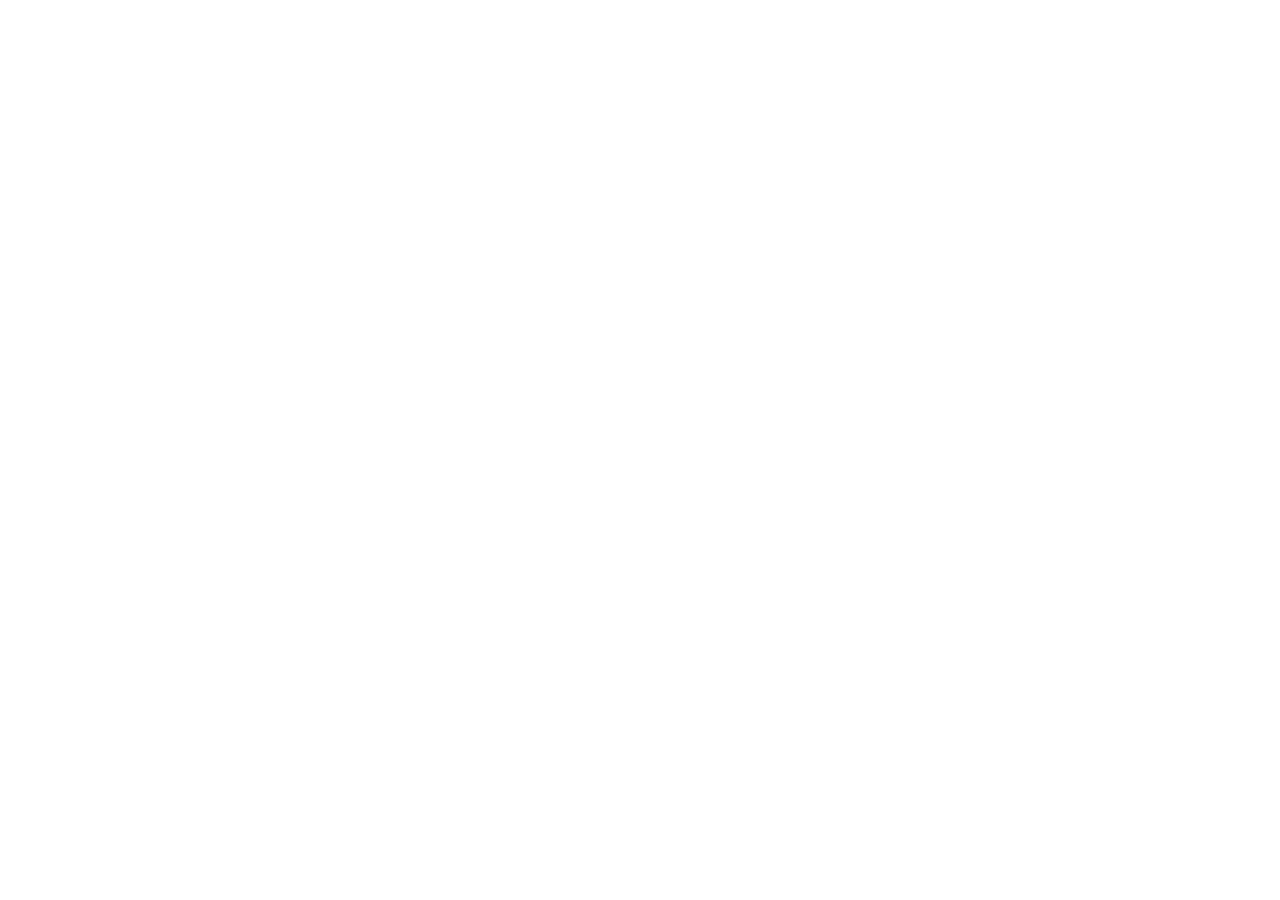
==== index.html @ 494bda46 "Primo setup del sito" ====
<!-- index.html -->
<!DOCTYPE html>
<html lang="en">

<head>
    <meta charset="UTF-8">
    <meta name="viewport" content="width=device-width, initial-scale=1.0">
    <title>Aromi di Vino</title>
</head>

<body>

</body>

</html>
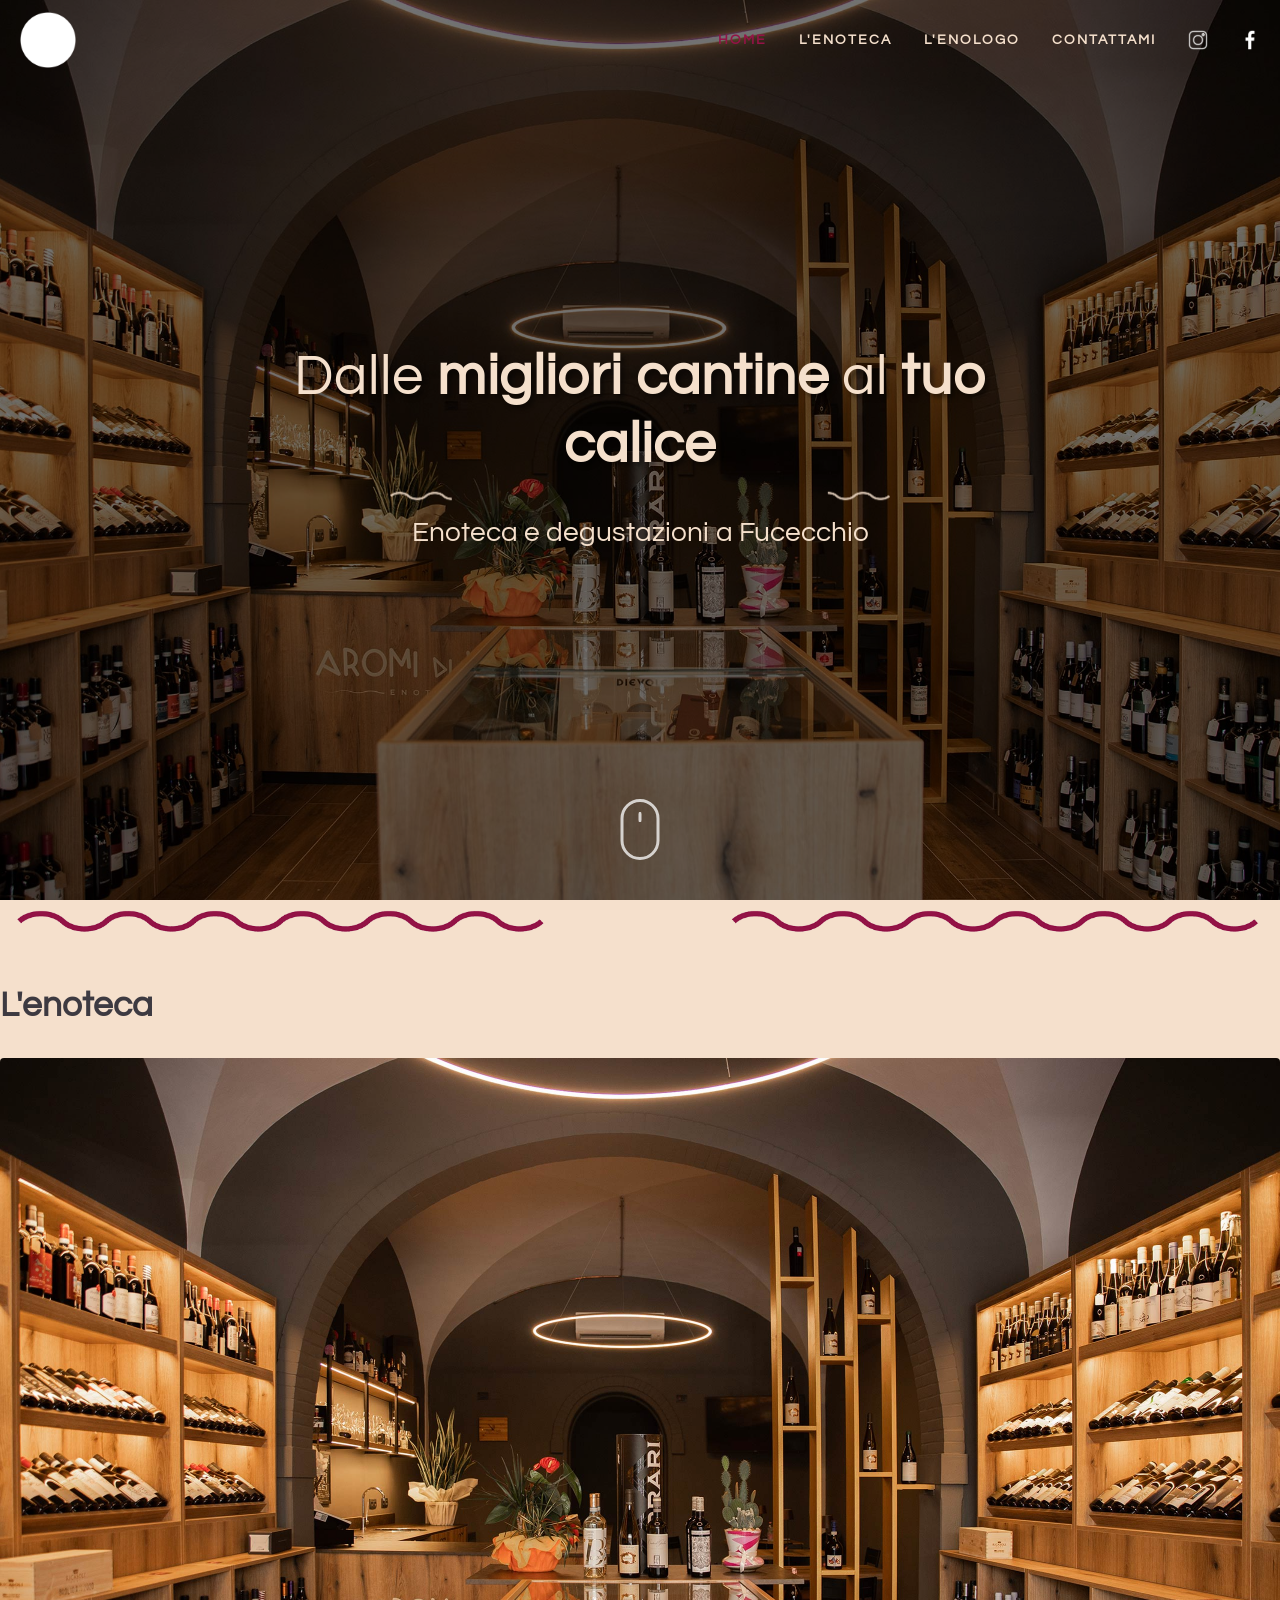
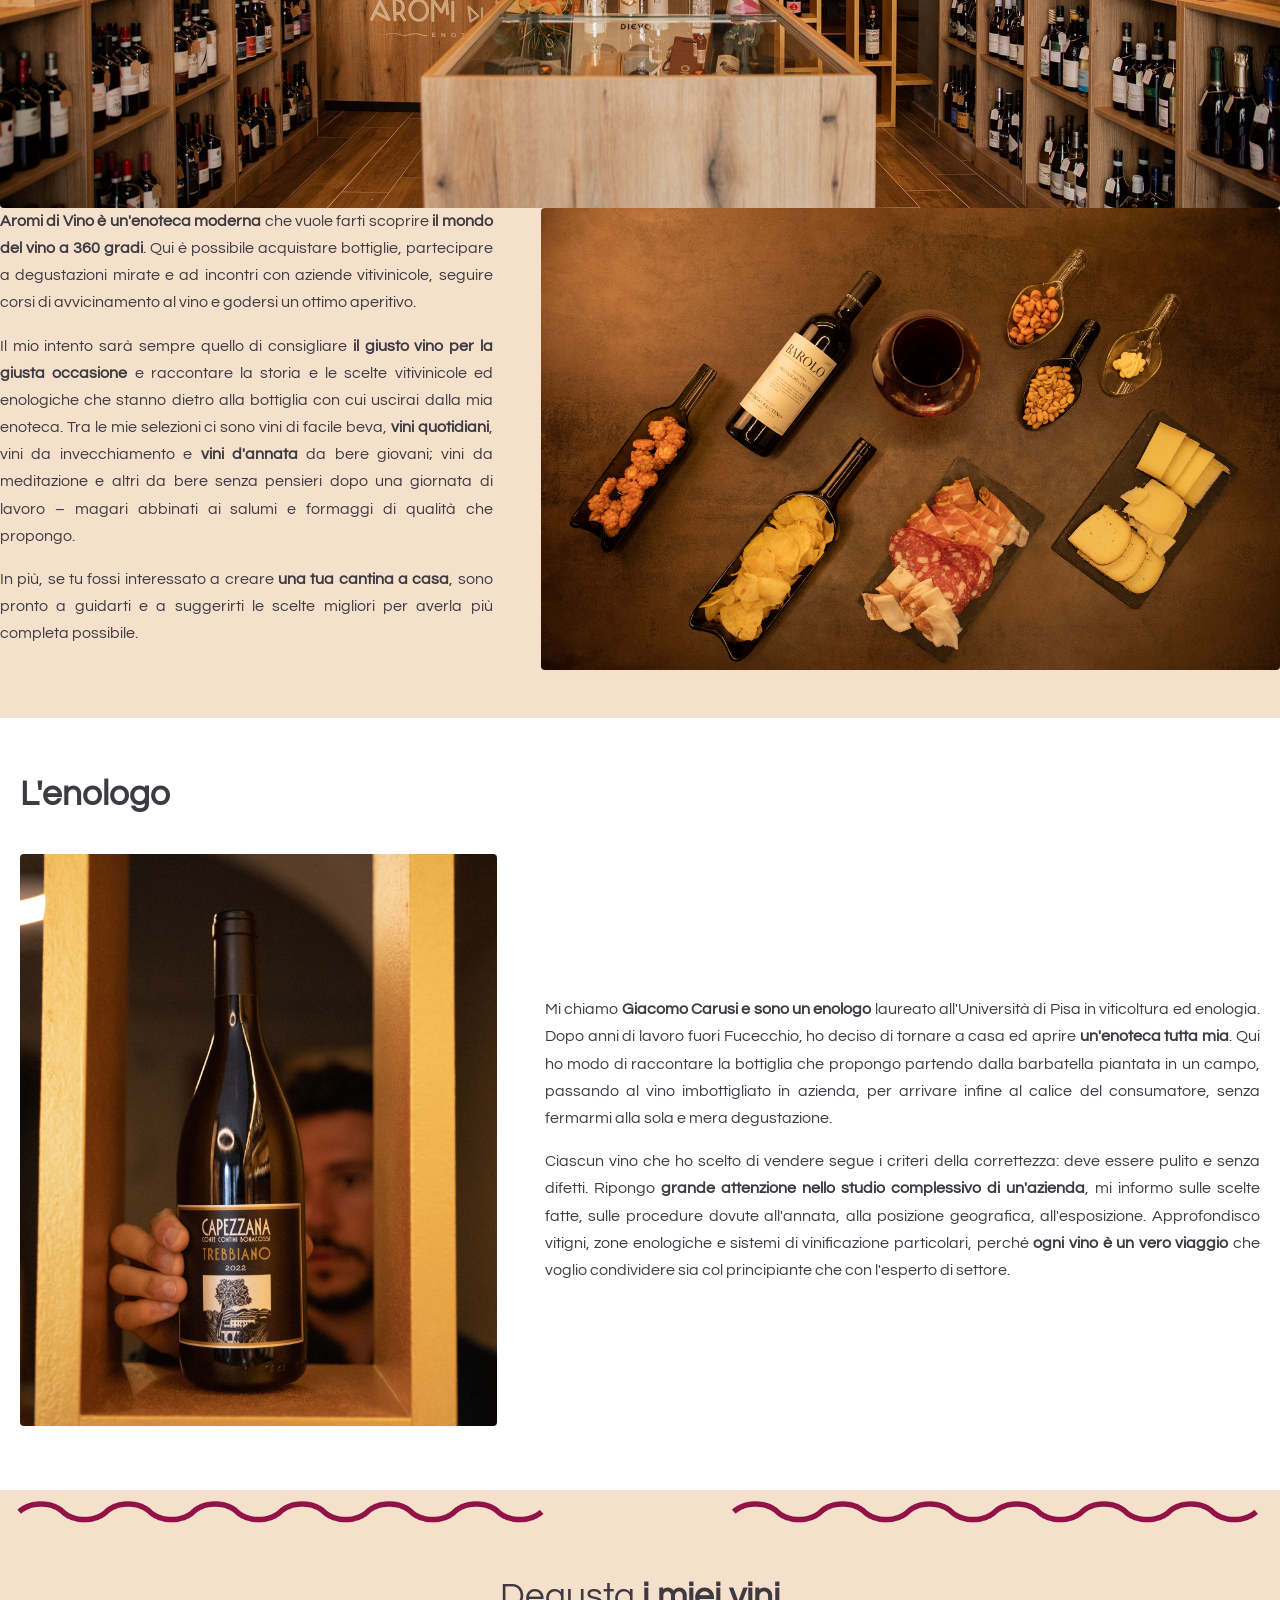
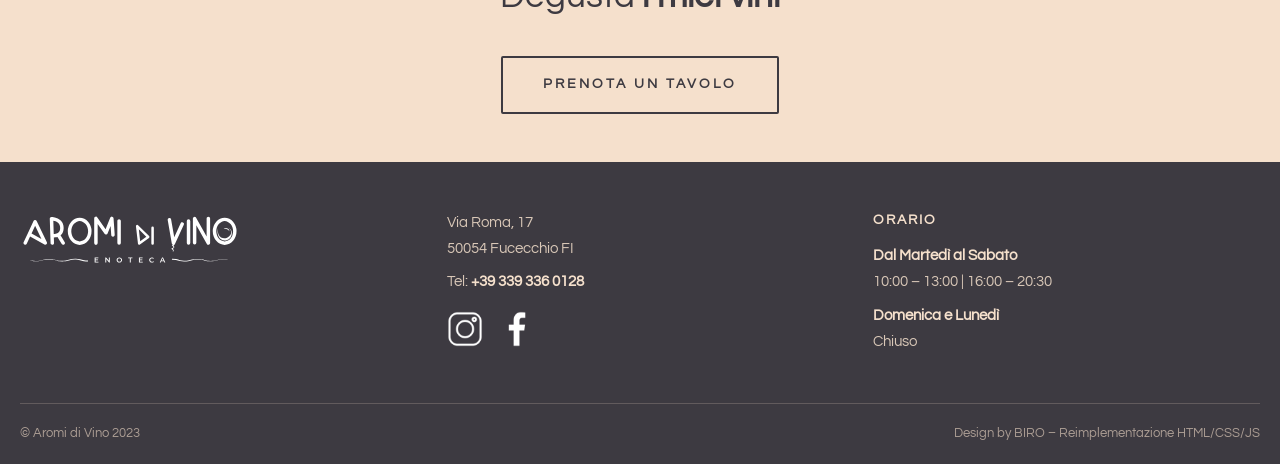
==== commit 042b2f02: "feat: implement new website structure with custom CSS, JavaScript, and asset library" ====
--- a/index.html
+++ b/index.html
@@ -1,15 +1,282 @@
-<!-- index.html -->
 <!DOCTYPE html>
-<html lang="en">
+<html lang="it">
 
 <head>
-    <meta charset="UTF-8">
-    <meta name="viewport" content="width=device-width, initial-scale=1.0">
-    <title>Aromi di Vino</title>
+  <meta charset="UTF-8">
+  <meta name="viewport" content="width=device-width, initial-scale=1.0">
+
+  <!-- SEO -->
+  <title>Enoteca Aromi di Vino | Degustazioni, aperitivi e vini di qualità a Fucecchio</title>
+  <meta name="description"
+    content="Aromi di Vino è un'enoteca moderna a Fucecchio (FI). Acquista vini di qualità, partecipa a degustazioni e incontri con cantine, segui corsi di avvicinamento al vino. Prenota un tavolo su WhatsApp.">
+  <meta name="keywords" content="enoteca Fucecchio, vini qualità, degustazioni vino, aperitivo Fucecchio, Aromi di Vino">
+  <meta name="author" content="Giacomo Carusi – Aromi di Vino">
+
+  <!-- Open Graph -->
+  <meta property="og:title" content="Enoteca Aromi di Vino | Fucecchio">
+  <meta property="og:description"
+    content="Scopri il mondo del vino a 360 gradi. Acquista bottiglie, degusta e partecipa agli eventi dell'enoteca Aromi di Vino a Fucecchio.">
+  <meta property="og:type" content="website">
+  <meta property="og:url" content="https://aromidivino.it/">
+  <meta property="og:image" content="img/enoteca-e-degustazioni-a-fucecchio.jpg">
+
+  <!-- Favicon (SVG logo) -->
+  <link rel="icon" href="img/logo/aromi-di-vino-enoteca-a-fucecchio.svg" type="image/svg+xml">
+
+  <!-- Preconnect for Google Fonts -->
+  <link rel="preconnect" href="https://fonts.googleapis.com">
+  <link rel="preconnect" href="https://fonts.gstatic.com" crossorigin>
+
+  <!-- CSS -->
+  <link rel="stylesheet" href="css/style.css">
 </head>
 
 <body>
 
+  <!-- ======================================================
+       HEADER
+       ====================================================== -->
+  <header id="main-header" role="banner">
+    <div class="container header-inner">
+
+      <!-- Logo -->
+      <a href="#" class="logo-link" aria-label="Aromi di Vino – torna all'inizio">
+        <img src="img/logo/logo-aromi-di-vino.png" alt="Logo Enoteca Aromi di Vino" width="590" height="589">
+      </a>
+
+      <!-- Desktop navigation -->
+      <nav id="desktop-nav" aria-label="Navigazione principale">
+        <ul class="nav-links">
+          <li><a href="#hero">Home</a></li>
+          <li><a href="#enoteca">L'enoteca</a></li>
+          <li><a href="#enologo">L'enologo</a></li>
+          <li><a href="#contattami">Contattami</a></li>
+          <li>
+            <a href="https://www.instagram.com/aromi_di_vino" target="_blank" rel="noopener noreferrer"
+              class="social-icon" aria-label="Instagram di Aromi di Vino">
+              <img src="img/icons/insta.png" alt="Instagram" width="20" height="20">
+            </a>
+          </li>
+          <li>
+            <a href="https://www.facebook.com/aromidivino" target="_blank" rel="noopener noreferrer"
+              class="social-icon" aria-label="Facebook di Aromi di Vino">
+              <img src="img/icons/face-icon.png" alt="Facebook" width="20" height="20">
+            </a>
+          </li>
+        </ul>
+      </nav>
+
+      <!-- Hamburger (mobile) -->
+      <button id="hamburger-btn" class="hamburger" aria-label="Apri menù" aria-expanded="false"
+        aria-controls="mobile-menu">
+        <span></span>
+        <span></span>
+        <span></span>
+      </button>
+
+    </div>
+  </header>
+
+  <!-- Mobile navigation overlay -->
+  <ul id="mobile-menu" class="mobile-menu" role="navigation" aria-label="Navigazione mobile">
+    <li><a href="#hero">Home</a></li>
+    <li><a href="#enoteca">L'enoteca</a></li>
+    <li><a href="#enologo">L'enologo</a></li>
+    <li><a href="#contattami">Contattami</a></li>
+    <li>
+      <a href="https://www.instagram.com/aromi_di_vino" target="_blank" rel="noopener noreferrer"
+        class="social-icon" aria-label="Instagram">
+        <img src="img/icons/insta.png" alt="Instagram" width="32" height="32">
+      </a>
+    </li>
+    <li>
+      <a href="https://www.facebook.com/aromidivino" target="_blank" rel="noopener noreferrer"
+        class="social-icon" aria-label="Facebook">
+        <img src="img/icons/face-icon.png" alt="Facebook" width="32" height="32">
+      </a>
+    </li>
+  </ul>
+
+  <main id="main-content">
+
+    <!-- ====================================================
+         HERO SECTION
+         ==================================================== -->
+    <section id="hero" aria-label="Sezione principale">
+      <div class="hero-content">
+        <h1>Dalle <strong>migliori cantine</strong> al <strong>tuo calice</strong></h1>
+        <img src="img/riga-chiara.png" alt="" role="presentation" class="hero-divider"
+          width="2000" height="70" loading="eager" fetchpriority="high">
+        <h2>Enoteca e degustazioni a Fucecchio</h2>
+      </div>
+
+      <!-- Scroll-down indicator -->
+      <a href="#enoteca" class="scroll-downs" aria-label="Scorri verso il basso">
+        <div class="mousey">
+          <div class="scroller"></div>
+        </div>
+      </a>
+    </section>
+
+    <!-- ====================================================
+         ENOTECA SECTION
+         ==================================================== -->
+    <section id="enoteca" aria-labelledby="enoteca-heading">
+      <!-- Decorative wave (no alt text needed) -->
+      <img src="img/onda.png" alt="" role="presentation" class="enoteca-wave"
+        width="2000" height="71" loading="lazy">
+
+      <div class="container enoteca-inner">
+        <h2 id="enoteca-heading" class="enoteca-title fade-in"><strong>L'enoteca</strong></h2>
+
+        <!-- Full-width photo -->
+        <img src="img/enoteca-e-degustazioni-a-fucecchio.jpg"
+          alt="Interno dell'enoteca Aromi di Vino a Fucecchio"
+          class="enoteca-photo fade-in"
+          width="2560" height="1500" loading="lazy">
+
+        <!-- Two-column: text + photo -->
+        <div class="enoteca-two-col">
+          <div class="enoteca-text fade-in">
+            <p><b>Aromi di Vino è un'enoteca moderna</b> che vuole farti scoprire <b>il mondo del vino a 360 gradi</b>.
+              Qui è possibile acquistare bottiglie, partecipare a degustazioni mirate e ad incontri con aziende
+              vitivinicole, seguire corsi di avvicinamento al vino e godersi un ottimo aperitivo.</p>
+
+            <p>Il mio intento sarà sempre quello di consigliare <b>il giusto vino per la giusta occasione</b> e
+              raccontare la storia e le scelte vitivinicole ed enologiche che stanno dietro alla bottiglia con cui
+              uscirai dalla mia enoteca. Tra le mie selezioni ci sono vini di facile beva, <b>vini quotidiani</b>, vini
+              da invecchiamento e <b>vini d'annata</b> da bere giovani; vini da meditazione e altri da bere senza
+              pensieri dopo una giornata di lavoro – magari abbinati ai salumi e formaggi di qualità che propongo.</p>
+
+            <p>In più, se tu fossi interessato a creare <b>una tua cantina a casa</b>, sono pronto a guidarti e a
+              suggerirti le scelte migliori per averla più completa possibile.</p>
+          </div>
+
+          <div class="fade-in">
+            <img src="img/enoteca-fucecchio-aromi-di-vino.jpg"
+              alt="Scaffali dell'enoteca Aromi di Vino con vini selezionati"
+              width="2560" height="1600" loading="lazy"
+              style="width:100%; border-radius:4px; object-fit:cover;">
+          </div>
+        </div>
+      </div>
+    </section>
+
+    <!-- ====================================================
+         ENOLOGO SECTION
+         ==================================================== -->
+    <section id="enologo" aria-labelledby="enologo-heading">
+      <div class="container">
+        <h2 id="enologo-heading" class="enologo-title fade-in">L'enologo</h2>
+
+        <div class="enologo-two-col">
+          <!-- Photo -->
+          <div class="fade-in">
+            <img src="img/foto-giacomo-carusi-enoteca-fucecchio.jpg"
+              alt="Giacomo Carusi, enologo e proprietario dell'enoteca Aromi di Vino a Fucecchio"
+              class="enologo-photo"
+              width="1500" height="1800" loading="lazy">
+          </div>
+
+          <!-- Bio text -->
+          <div class="enologo-text fade-in">
+            <p>Mi chiamo <b>Giacomo Carusi e sono un enologo</b> laureato all'Università di Pisa in viticoltura ed
+              enologia. Dopo anni di lavoro fuori Fucecchio, ho deciso di tornare a casa ed aprire
+              <b>un'enoteca tutta mia</b>. Qui ho modo di raccontare la bottiglia che propongo partendo dalla
+              barbatella piantata in un campo, passando al vino imbottigliato in azienda, per arrivare infine al
+              calice del consumatore, senza fermarmi alla sola e mera degustazione.</p>
+
+            <p>Ciascun vino che ho scelto di vendere segue i criteri della correttezza: deve essere pulito e senza
+              difetti. Ripongo <b>grande attenzione nello studio complessivo di un'azienda</b>, mi informo sulle scelte
+              fatte, sulle procedure dovute all'annata, alla posizione geografica, all'esposizione. Approfondisco
+              vitigni, zone enologiche e sistemi di vinificazione particolari, perché <b>ogni vino è un vero
+                viaggio</b> che voglio condividere sia col principiante che con l'esperto di settore.</p>
+          </div>
+        </div>
+      </div>
+    </section>
+
+    <!-- ====================================================
+         CONTATTAMI / CTA SECTION
+         ==================================================== -->
+    <section id="contattami" aria-labelledby="contattami-heading">
+      <!-- Decorative wave -->
+      <img src="img/onda.png" alt="" role="presentation" class="contattami-wave"
+        width="2000" height="71" loading="lazy">
+
+      <div class="container contattami-inner">
+        <h2 id="contattami-heading" class="contattami-title fade-in">
+          Degusta <strong>i miei vini</strong>
+        </h2>
+
+        <a id="prenota-tavolo-btn"
+          href="https://wa.me/+393393360128"
+          target="_blank"
+          rel="noopener noreferrer"
+          class="btn-cta fade-in"
+          aria-label="Prenota un tavolo su WhatsApp">
+          PRENOTA UN TAVOLO
+        </a>
+      </div>
+    </section>
+
+  </main>
+
+  <!-- ======================================================
+       FOOTER
+       ====================================================== -->
+  <footer id="main-footer" role="contentinfo">
+    <div class="container">
+      <div class="footer-top">
+
+        <!-- Logo -->
+        <div class="footer-logo fade-in">
+          <a href="#" aria-label="Aromi di Vino – torna all'inizio">
+            <img src="img/logo/aromi-di-vino-enoteca-a-fucecchio.svg"
+              alt="Logo testuale Aromi di Vino – Enoteca a Fucecchio"
+              width="752" height="202" loading="lazy">
+          </a>
+        </div>
+
+        <!-- Address, phone, social -->
+        <div class="footer-info fade-in">
+          <p>Via Roma, 17<br>50054 Fucecchio FI</p>
+          <p>Tel: <strong><a href="tel:+393393360128" aria-label="Chiama il numero 339 336 0128">+39 339 336
+                0128</a></strong></p>
+
+          <div class="footer-social">
+            <a href="https://www.instagram.com/aromi_di_vino" target="_blank" rel="noopener noreferrer"
+              aria-label="Seguici su Instagram">
+              <img src="img/icons/insta.png" alt="Instagram" width="50" height="50" loading="lazy">
+            </a>
+            <a href="https://www.facebook.com/aromidivino" target="_blank" rel="noopener noreferrer"
+              aria-label="Seguici su Facebook">
+              <img src="img/icons/face-icon.png" alt="Facebook" width="50" height="50" loading="lazy">
+            </a>
+          </div>
+        </div>
+
+        <!-- Hours -->
+        <div class="footer-hours fade-in">
+          <h4>Orario</h4>
+          <p><strong>Dal Martedì al Sabato</strong><br>10:00 – 13:00 | 16:00 – 20:30</p>
+          <p><strong>Domenica e Lunedì</strong><br>Chiuso</p>
+        </div>
+
+      </div><!-- /.footer-top -->
+
+      <!-- Bottom bar -->
+      <div class="footer-bottom">
+        <p>© Aromi di Vino 2023</p>
+        <p>Design by <a href="https://www.biro.agency" target="_blank" rel="noopener noreferrer">BIRO</a>
+          – Reimplementazione HTML/CSS/JS</p>
+      </div>
+    </div>
+  </footer>
+
+  <!-- JS -->
+  <script src="js/main.js" defer></script>
+
 </body>
 
 </html>
--- a/css/style.css
+++ b/css/style.css
@@ -0,0 +1,574 @@
+/* ============================================================
+   Aromi di Vino — style.css
+   Mobile-first, no framework
+   ============================================================ */
+
+/* ---------- Google Fonts ---------- */
+@import url('https://fonts.googleapis.com/css2?family=Questrial&display=swap');
+
+/* ---------- Custom properties (design tokens) ---------- */
+:root {
+  --color-cream:      #f5e0cc;
+  --color-wine:       #941347;
+  --color-dark:       #3d3a41;
+  --color-bg-hero:    rgba(0, 0, 0, 0.55);
+  --color-bg-enoteca: #f5e0cc;
+  --color-bg-enologo: #ffffff;
+  --color-bg-contact: #f5e0cc;
+  --color-bg-footer:  #3d3a41;
+
+  --font-main:   'Questrial', Helvetica, Arial, Lucida, sans-serif;
+  --max-width:   1280px;
+  --nav-height:  80px;
+
+  --transition:  0.3s ease;
+}
+
+/* ---------- Reset & base ---------- */
+*, *::before, *::after { box-sizing: border-box; margin: 0; padding: 0; }
+
+html {
+  scroll-behavior: smooth;
+  font-size: 16px;
+}
+
+body {
+  font-family: var(--font-main);
+  color: var(--color-dark);
+  line-height: 1.6;
+  background: #fff;
+  overflow-x: hidden;
+}
+
+img { max-width: 100%; height: auto; display: block; }
+
+a {
+  color: var(--color-wine);
+  text-decoration: none;
+  transition: opacity var(--transition);
+}
+a:hover { opacity: 0.8; }
+
+/* ---------- Container ---------- */
+.container {
+  width: 100%;
+  max-width: var(--max-width);
+  margin-inline: auto;
+  padding-inline: 1.25rem;
+}
+
+/* ============================================================
+   HEADER / NAVBAR
+   ============================================================ */
+#main-header {
+  position: fixed;
+  top: 0;
+  left: 0;
+  width: 100%;
+  z-index: 1000;
+  background: transparent;
+  transition: background var(--transition), box-shadow var(--transition);
+}
+
+#main-header.scrolled {
+  background: rgba(61, 58, 65, 0.96);
+  box-shadow: 0 2px 12px rgba(0,0,0,0.4);
+}
+
+.header-inner {
+  display: flex;
+  align-items: center;
+  justify-content: space-between;
+  height: var(--nav-height);
+}
+
+/* Logo */
+.logo-link img {
+  height: 56px;
+  width: auto;
+  object-fit: contain;
+  /* invert white logo on transparent bg – looks great on dark overlay */
+  filter: brightness(0) invert(1);
+  transition: filter var(--transition);
+}
+#main-header.scrolled .logo-link img { filter: brightness(0) invert(1); }
+
+/* Desktop nav */
+.nav-links {
+  display: none;
+  list-style: none;
+  gap: 2rem;
+  align-items: center;
+}
+
+.nav-links a {
+  color: var(--color-cream);
+  font-weight: 700;
+  font-size: 0.85rem;
+  letter-spacing: 2px;
+  text-transform: uppercase;
+  text-decoration: none;
+  transition: color var(--transition);
+}
+.nav-links a:hover,
+.nav-links a.active { color: var(--color-wine); }
+
+/* Social icons in nav */
+.nav-links .social-icon img {
+  width: 20px;
+  height: 20px;
+  filter: brightness(0) invert(1);
+  transition: filter var(--transition);
+  vertical-align: middle;
+}
+.nav-links .social-icon:hover img { filter: brightness(0) invert(0) sepia(1) hue-rotate(300deg) saturate(3); }
+
+/* Hamburger */
+.hamburger {
+  display: flex;
+  flex-direction: column;
+  gap: 5px;
+  background: none;
+  border: none;
+  cursor: pointer;
+  padding: 6px;
+  align-items: center;
+  justify-content: center;
+}
+.hamburger span {
+  display: block;
+  width: 26px;
+  height: 2px;
+  background: var(--color-cream);
+  border-radius: 2px;
+  transition: transform var(--transition), opacity var(--transition);
+}
+.hamburger.open span:nth-child(1) { transform: translateY(7px) rotate(45deg); }
+.hamburger.open span:nth-child(2) { opacity: 0; }
+.hamburger.open span:nth-child(3) { transform: translateY(-7px) rotate(-45deg); }
+
+/* Mobile menu */
+.mobile-menu {
+  position: fixed;
+  top: 0;
+  left: 0;
+  width: 100%;
+  height: 100%;
+  background: rgba(61, 58, 65, 0.97);
+  display: flex;
+  flex-direction: column;
+  align-items: center;
+  justify-content: center;
+  gap: 2rem;
+  list-style: none;
+  z-index: 999;
+  opacity: 0;
+  pointer-events: none;
+  transition: opacity var(--transition);
+}
+.mobile-menu.open {
+  opacity: 1;
+  pointer-events: all;
+}
+.mobile-menu a {
+  color: var(--color-cream);
+  font-weight: 700;
+  font-size: 1.5rem;
+  letter-spacing: 3px;
+  text-transform: uppercase;
+  text-decoration: none;
+  transition: color var(--transition);
+}
+.mobile-menu a:hover { color: var(--color-wine); }
+
+/* Mobile social */
+.mobile-menu .social-icon img {
+  width: 32px;
+  height: 32px;
+  filter: brightness(0) invert(1);
+}
+
+/* ---------- Tablet: show desktop nav ---------- */
+@media (min-width: 768px) {
+  .nav-links { display: flex; }
+  .hamburger { display: none; }
+}
+
+/* ============================================================
+   HERO SECTION
+   ============================================================ */
+#hero {
+  position: relative;
+  min-height: 100svh;
+  display: flex;
+  align-items: center;
+  justify-content: center;
+  background-image: url('../img/enoteca-e-degustazioni-a-fucecchio.jpg');
+  background-size: cover;
+  background-position: center;
+  background-attachment: fixed; /* parallax feel */
+}
+
+/* Dark overlay */
+#hero::before {
+  content: '';
+  position: absolute;
+  inset: 0;
+  background: rgba(0, 0, 0, 0.55);
+}
+
+.hero-content {
+  position: relative;
+  z-index: 1;
+  text-align: center;
+  padding: 2rem 1.25rem;
+  max-width: 800px;
+}
+
+.hero-content h1 {
+  font-weight: 300;
+  font-size: clamp(2rem, 6vw, 3.5rem);
+  color: var(--color-cream);
+  letter-spacing: 1px;
+  line-height: 1.2;
+  text-shadow: 0.08em 0.08em 0.08em rgba(0,0,0,0.4);
+  margin-bottom: 0.5rem;
+}
+.hero-content h1 strong { font-weight: 700; }
+
+.hero-divider {
+  width: 100%;
+  max-width: 500px;
+  margin: 0.4rem auto;
+  opacity: 0.8;
+}
+
+.hero-content h2 {
+  font-weight: 300;
+  font-size: clamp(1.1rem, 3vw, 1.75rem);
+  color: var(--color-cream);
+  text-align: center;
+  margin-top: 0;
+}
+
+/* Scroll-down mouse animation */
+.scroll-downs {
+  position: absolute;
+  bottom: 2.5rem;
+  left: 50%;
+  transform: translateX(-50%);
+  z-index: 2;
+}
+
+.mousey {
+  width: 3px;
+  padding: 10px 15px;
+  height: 35px;
+  border: 3px solid #fff;
+  border-radius: 25px;
+  opacity: 0.75;
+  box-sizing: content-box;
+}
+
+.scroller {
+  width: 3px;
+  height: 10px;
+  border-radius: 25%;
+  background-color: #fff;
+  animation: scroll-anim 2.2s cubic-bezier(.15,.41,.69,.94) infinite;
+}
+
+@keyframes scroll-anim {
+  0%   { opacity: 0; }
+  10%  { transform: translateY(0); opacity: 1; }
+  100% { transform: translateY(15px); opacity: 0; }
+}
+
+/* Mobile: disable fixed bg (perf + iOS compat) */
+@media (max-width: 767px) {
+  #hero { background-attachment: scroll; }
+}
+
+/* ============================================================
+   SECTION COMMON
+   ============================================================ */
+.section {
+  padding: 4rem 0;
+}
+
+.section-title {
+  font-size: clamp(1.6rem, 4vw, 2.2rem);
+  font-weight: 700;
+  color: var(--color-dark);
+  margin-bottom: 1.5rem;
+}
+
+.wave-divider {
+  width: 100%;
+  margin-bottom: 1.5rem;
+}
+
+/* ============================================================
+   ENOTECA SECTION
+   ============================================================ */
+#enoteca {
+  background-color: var(--color-bg-enoteca);
+  padding-top: 0; /* wave sits at top */
+}
+
+.enoteca-wave { display: block; width: 100%; }
+
+.enoteca-inner {
+  padding: 2rem 0 3rem;
+}
+
+.enoteca-title {
+  font-size: clamp(1.6rem, 4vw, 2.2rem);
+  font-weight: 700;
+  color: var(--color-dark);
+  margin-bottom: 1.5rem;
+}
+
+.enoteca-photo {
+  width: 100%;
+  border-radius: 4px;
+  margin-bottom: 2rem;
+  object-fit: cover;
+  max-height: 480px;
+}
+
+/* Two-column layout on tablet+ */
+.enoteca-two-col {
+  display: grid;
+  grid-template-columns: 1fr;
+  gap: 2rem;
+  align-items: start;
+}
+
+@media (min-width: 768px) {
+  .enoteca-two-col {
+    grid-template-columns: 2fr 3fr;
+    gap: 3rem;
+  }
+  .enoteca-photo { margin-bottom: 0; max-height: none; }
+}
+
+.enoteca-text p {
+  text-align: justify;
+  margin-bottom: 1rem;
+  line-height: 1.7;
+  font-size: 1rem;
+}
+.enoteca-text p:last-child { margin-bottom: 0; }
+
+/* ============================================================
+   ENOLOGO SECTION
+   ============================================================ */
+#enologo {
+  background-color: var(--color-bg-enologo);
+  padding: 3rem 0 4rem;
+}
+
+.enologo-title {
+  font-size: clamp(1.6rem, 4vw, 2.2rem);
+  font-weight: 700;
+  color: var(--color-dark);
+  margin-bottom: 2rem;
+}
+
+.enologo-two-col {
+  display: grid;
+  grid-template-columns: 1fr;
+  gap: 2rem;
+  align-items: start;
+}
+
+@media (min-width: 768px) {
+  .enologo-two-col {
+    grid-template-columns: 2fr 3fr;
+    gap: 3rem;
+    align-items: center;
+  }
+}
+
+.enologo-photo {
+  width: 100%;
+  border-radius: 4px;
+  object-fit: cover;
+}
+
+.enologo-text p {
+  text-align: justify;
+  margin-bottom: 1rem;
+  line-height: 1.7;
+  font-size: 1rem;
+}
+.enologo-text p:last-child { margin-bottom: 0; }
+
+/* ============================================================
+   CONTATTAMI / CTA SECTION
+   ============================================================ */
+#contattami {
+  background-color: var(--color-bg-contact);
+  padding-top: 0;
+}
+
+.contattami-wave { display: block; width: 100%; }
+
+.contattami-inner {
+  padding: 2rem 0 3rem;
+  text-align: center;
+}
+
+.contattami-title {
+  font-size: clamp(1.6rem, 4vw, 2.2rem);
+  font-weight: 300;
+  color: var(--color-dark);
+  margin-bottom: 2rem;
+}
+.contattami-title strong { font-weight: 700; }
+
+/* CTA Button */
+.btn-cta {
+  display: inline-block;
+  padding: 1rem 2.5rem;
+  background: transparent;
+  border: 2px solid var(--color-dark);
+  color: var(--color-dark);
+  font-family: var(--font-main);
+  font-size: 0.85rem;
+  font-weight: 700;
+  letter-spacing: 3px;
+  text-transform: uppercase;
+  text-decoration: none;
+  border-radius: 2px;
+  cursor: pointer;
+  transition: background var(--transition), color var(--transition), transform var(--transition);
+}
+.btn-cta:hover {
+  background: var(--color-dark);
+  color: var(--color-cream);
+  transform: translateY(-2px);
+  opacity: 1;
+}
+
+/* ============================================================
+   FOOTER
+   ============================================================ */
+#main-footer {
+  background-color: var(--color-bg-footer);
+  color: var(--color-cream);
+  padding: 3rem 0 0;
+}
+
+.footer-top {
+  display: grid;
+  grid-template-columns: 1fr;
+  gap: 2.5rem;
+  padding-bottom: 2.5rem;
+}
+
+@media (min-width: 640px) {
+  .footer-top { grid-template-columns: repeat(2, 1fr); }
+}
+
+@media (min-width: 900px) {
+  .footer-top { grid-template-columns: repeat(3, 1fr); }
+}
+
+/* Footer logo */
+.footer-logo img {
+  max-width: 220px;
+  width: 100%;
+  /* SVG is dark, invert for dark footer */
+  filter: brightness(0) invert(1);
+}
+
+/* Footer info */
+.footer-info h4,
+.footer-hours h4 {
+  color: var(--color-cream);
+  font-size: 0.85rem;
+  letter-spacing: 2px;
+  text-transform: uppercase;
+  margin-bottom: 0.75rem;
+}
+
+.footer-info p,
+.footer-hours p {
+  font-size: 0.95rem;
+  line-height: 1.7;
+  margin-bottom: 0.5rem;
+  color: rgba(245, 224, 204, 0.85);
+}
+
+.footer-info a {
+  color: var(--color-cream);
+  transition: color var(--transition);
+}
+.footer-info a:hover { color: #fff; opacity: 1; }
+
+.footer-social {
+  display: flex;
+  gap: 1rem;
+  margin-top: 1rem;
+}
+.footer-social a img {
+  width: 36px;
+  height: 36px;
+  transition: transform var(--transition), filter var(--transition);
+  filter: brightness(0) invert(1);
+}
+.footer-social a:hover img {
+  transform: scale(1.15);
+  filter: brightness(0) invert(1) sepia(0.3);
+}
+
+/* Footer hours */
+.footer-hours strong { color: var(--color-cream); }
+
+/* Footer bottom bar */
+.footer-bottom {
+  border-top: 1px solid rgba(245, 224, 204, 0.2);
+  padding: 1.25rem 0;
+  display: flex;
+  flex-direction: column;
+  align-items: center;
+  gap: 0.4rem;
+  text-align: center;
+}
+
+@media (min-width: 640px) {
+  .footer-bottom {
+    flex-direction: row;
+    justify-content: space-between;
+  }
+}
+
+.footer-bottom p {
+  font-size: 0.8rem;
+  color: rgba(245, 224, 204, 0.6);
+}
+
+.footer-bottom a {
+  color: rgba(245, 224, 204, 0.6);
+  transition: color var(--transition);
+}
+.footer-bottom a:hover { color: var(--color-cream); opacity: 1; }
+
+/* ============================================================
+   ANIMATIONS (intersection observer)
+   ============================================================ */
+.fade-in {
+  opacity: 0;
+  transform: translateY(24px);
+  transition: opacity 0.7s ease, transform 0.7s ease;
+}
+.fade-in.visible {
+  opacity: 1;
+  transform: translateY(0);
+}
+
+/* stagger for children */
+.fade-in:nth-child(2) { transition-delay: 0.15s; }
+.fade-in:nth-child(3) { transition-delay: 0.3s; }
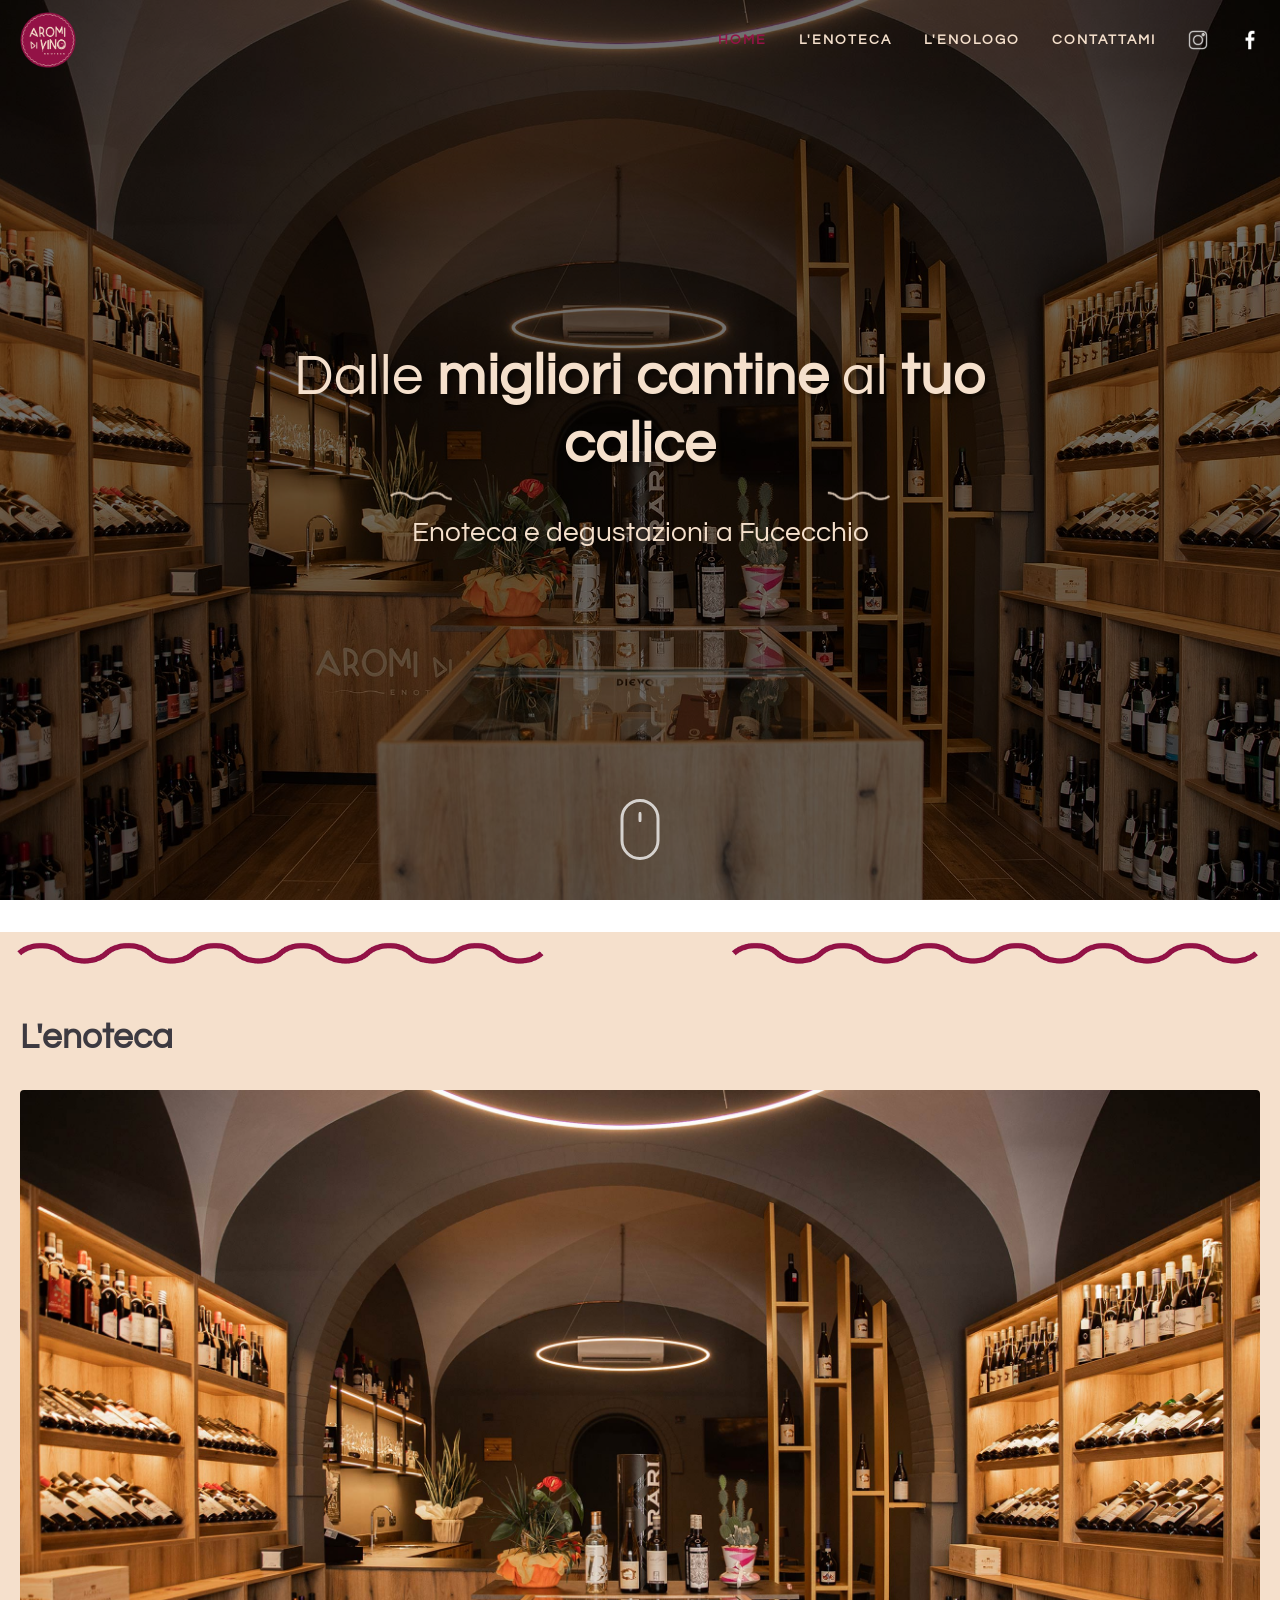
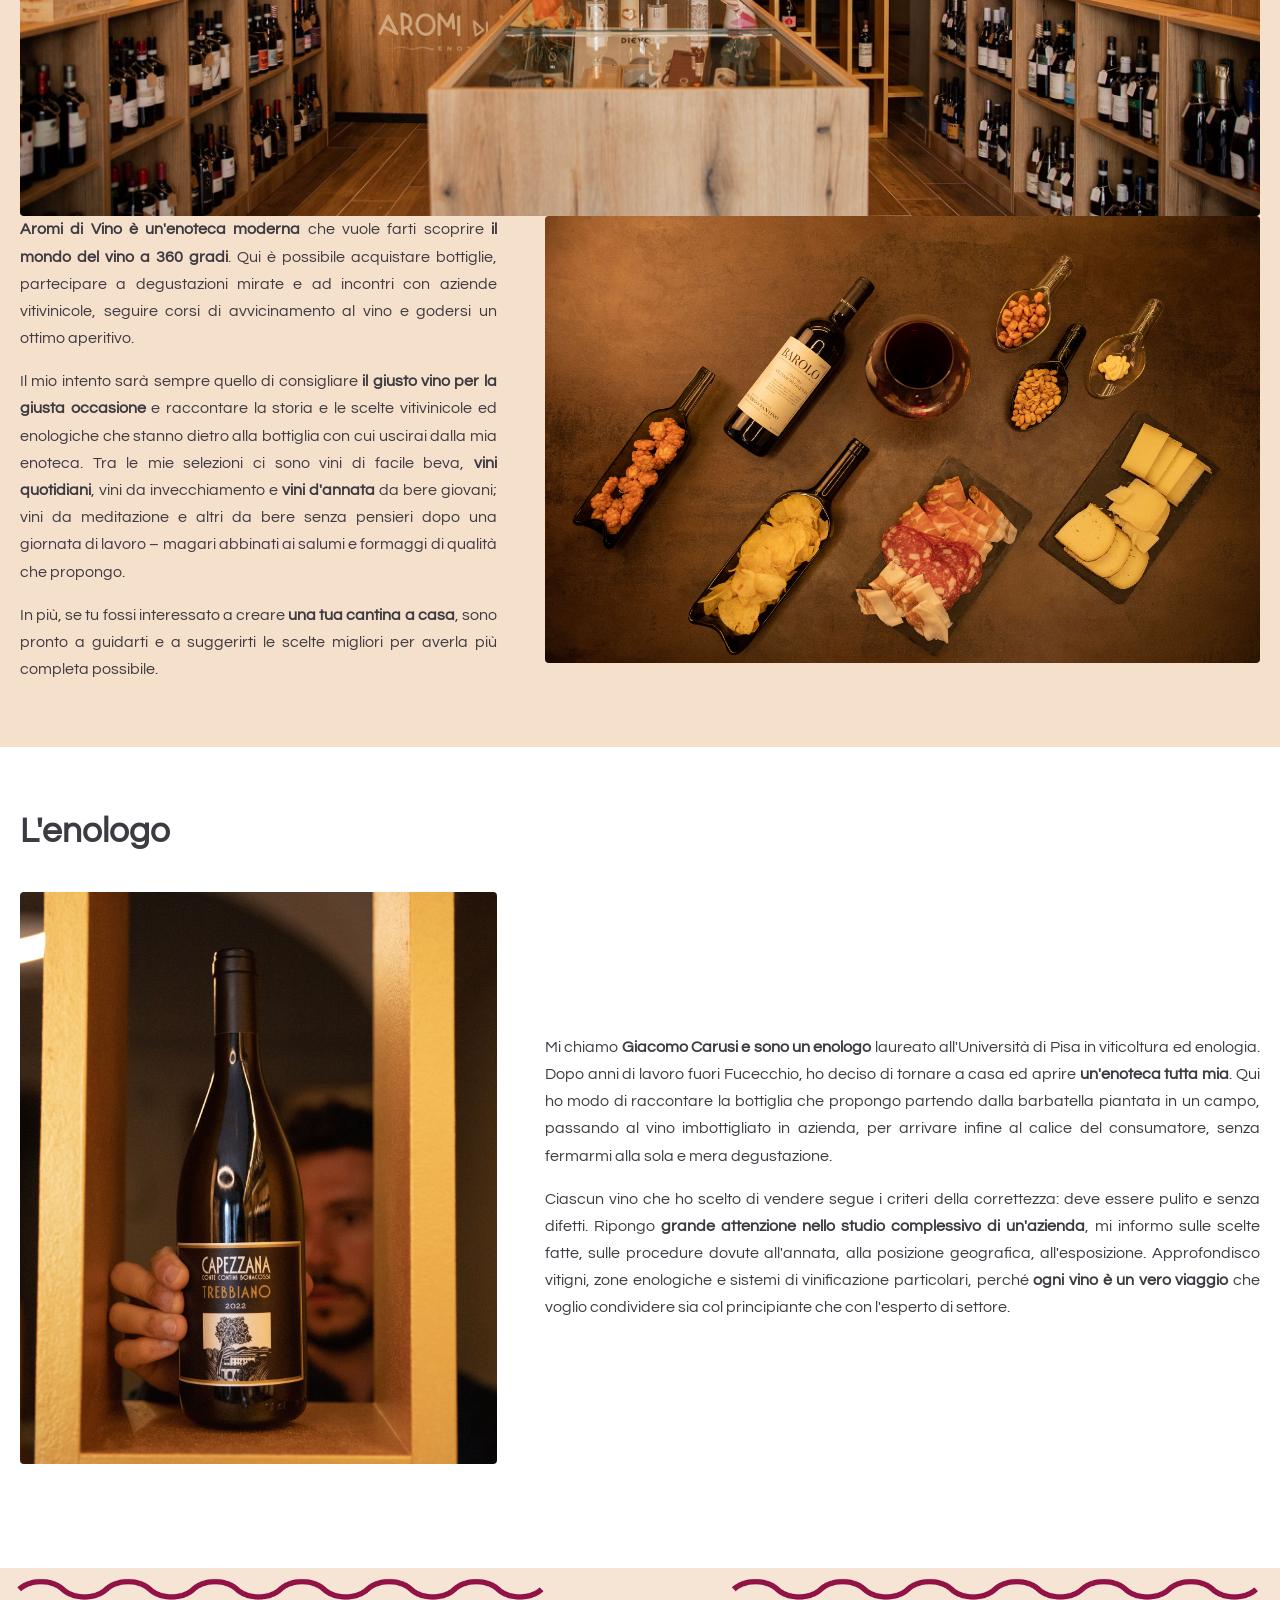
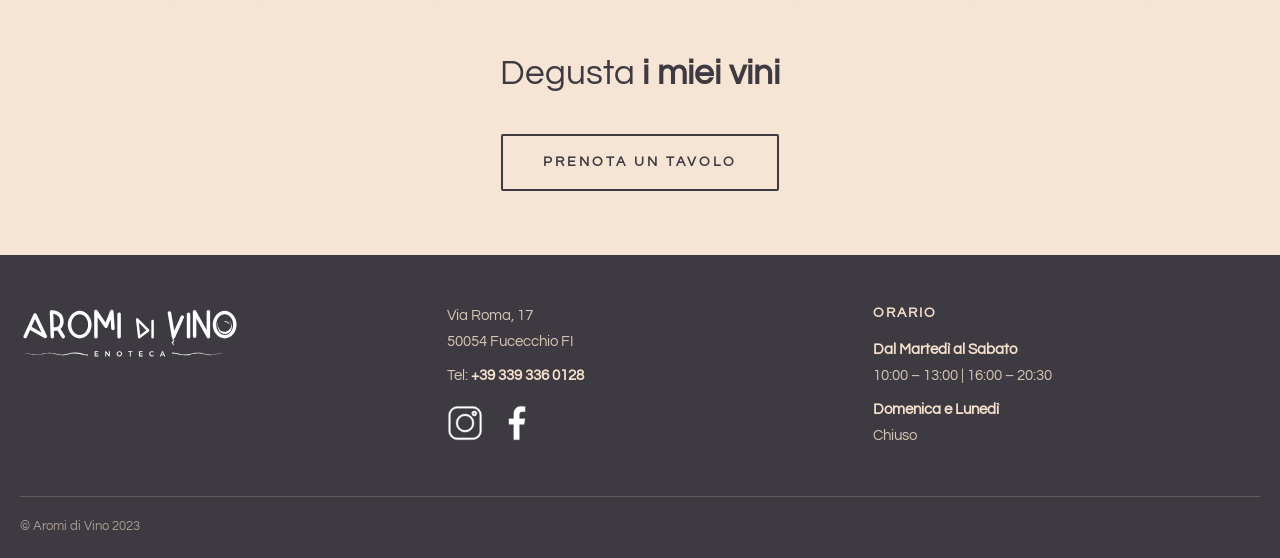
==== commit 5b54330c: "chore: rimozione crediti agenzia e riferimenti al restyling dal footer" ====
--- a/index.html
+++ b/index.html
@@ -268,8 +268,6 @@
       <!-- Bottom bar -->
       <div class="footer-bottom">
         <p>© Aromi di Vino 2023</p>
-        <p>Design by <a href="https://www.biro.agency" target="_blank" rel="noopener noreferrer">BIRO</a>
-          – Reimplementazione HTML/CSS/JS</p>
       </div>
     </div>
   </footer>
--- a/css/style.css
+++ b/css/style.css
@@ -1,6 +1,6 @@
 /* ============================================================
    Aromi di Vino — style.css
-   Mobile-first, no framework
+   Mobile-first, vanilla CSS
    ============================================================ */
 
 /* ---------- Google Fonts ---------- */
@@ -82,16 +82,15 @@
   height: var(--nav-height);
 }
 
-/* Logo */
+/* Logo — mostriamo il logo originale a colori su tutti gli sfondi;
+   l'overlay scuro dell'hero garantisce già un buon contrasto */
 .logo-link img {
   height: 56px;
   width: auto;
   object-fit: contain;
-  /* invert white logo on transparent bg – looks great on dark overlay */
-  filter: brightness(0) invert(1);
-  transition: filter var(--transition);
-}
-#main-header.scrolled .logo-link img { filter: brightness(0) invert(1); }
+  transition: opacity var(--transition);
+}
+.logo-link:hover img { opacity: 0.85; }
 
 /* Desktop nav */
 .nav-links {
@@ -316,10 +315,17 @@
   padding-top: 0; /* wave sits at top */
 }
 
-.enoteca-wave { display: block; width: 100%; }
+/* Gap tra hero e la wave: la wave viene riempita verso l'alto,
+   quindi aggiungiamo un margine negativo per avvicinarla al bordo
+   ma con un piccolo spazio visivo sopra */
+.enoteca-wave {
+  display: block;
+  width: 100%;
+  margin-top: 2rem; /* respiro tra la fine dell'hero e la wave */
+}
 
 .enoteca-inner {
-  padding: 2rem 0 3rem;
+  padding: 2rem 1.25rem 4rem; /* padding laterale incluso su mobile */
 }
 
 .enoteca-title {
@@ -366,7 +372,7 @@
    ============================================================ */
 #enologo {
   background-color: var(--color-bg-enologo);
-  padding: 3rem 0 4rem;
+  padding: 3.5rem 0 4.5rem;
 }
 
 .enologo-title {
@@ -409,15 +415,43 @@
    CONTATTAMI / CTA SECTION
    ============================================================ */
 #contattami {
-  background-color: var(--color-bg-contact);
+  position: relative;
   padding-top: 0;
-}
-
-.contattami-wave { display: block; width: 100%; }
+  /* Background image con overlay scuro come l'hero */
+  background-image: url('../img/bg-ambient.jpg');
+  background-size: cover;
+  background-position: center;
+  background-attachment: fixed;
+}
+
+/* Overlay semi-trasparente caldo sopra l'immagine */
+#contattami::before {
+  content: '';
+  position: absolute;
+  inset: 0;
+  background: rgba(245, 224, 204, 0.82);
+  pointer-events: none;
+  z-index: 0;
+}
+
+/* La wave e il contenuto devono stare sopra l'overlay */
+.contattami-wave {
+  display: block;
+  width: 100%;
+  position: relative;
+  z-index: 1;
+  margin-top: 2rem;
+}
 
 .contattami-inner {
-  padding: 2rem 0 3rem;
+  position: relative;
+  z-index: 1;
+  padding: 2rem 1.25rem 4rem;
   text-align: center;
+}
+
+@media (max-width: 767px) {
+  #contattami { background-attachment: scroll; }
 }
 
 .contattami-title {
@@ -466,10 +500,15 @@
   grid-template-columns: 1fr;
   gap: 2.5rem;
   padding-bottom: 2.5rem;
+  /* Centro tutto su mobile */
+  text-align: center;
 }
 
 @media (min-width: 640px) {
-  .footer-top { grid-template-columns: repeat(2, 1fr); }
+  .footer-top {
+    grid-template-columns: repeat(2, 1fr);
+    text-align: left;
+  }
 }
 
 @media (min-width: 900px) {
@@ -480,8 +519,14 @@
 .footer-logo img {
   max-width: 220px;
   width: 100%;
-  /* SVG is dark, invert for dark footer */
+  /* SVG è scuro: lo invertiamo per il footer scuro */
   filter: brightness(0) invert(1);
+  /* Centro su mobile, allinea a sinistra su desktop */
+  margin-inline: auto;
+}
+
+@media (min-width: 640px) {
+  .footer-logo img { margin-inline: 0; }
 }
 
 /* Footer info */
@@ -512,6 +557,11 @@
   display: flex;
   gap: 1rem;
   margin-top: 1rem;
+  justify-content: center; /* Centro su mobile */
+}
+
+@media (min-width: 640px) {
+  .footer-social { justify-content: flex-start; }
 }
 .footer-social a img {
   width: 36px;
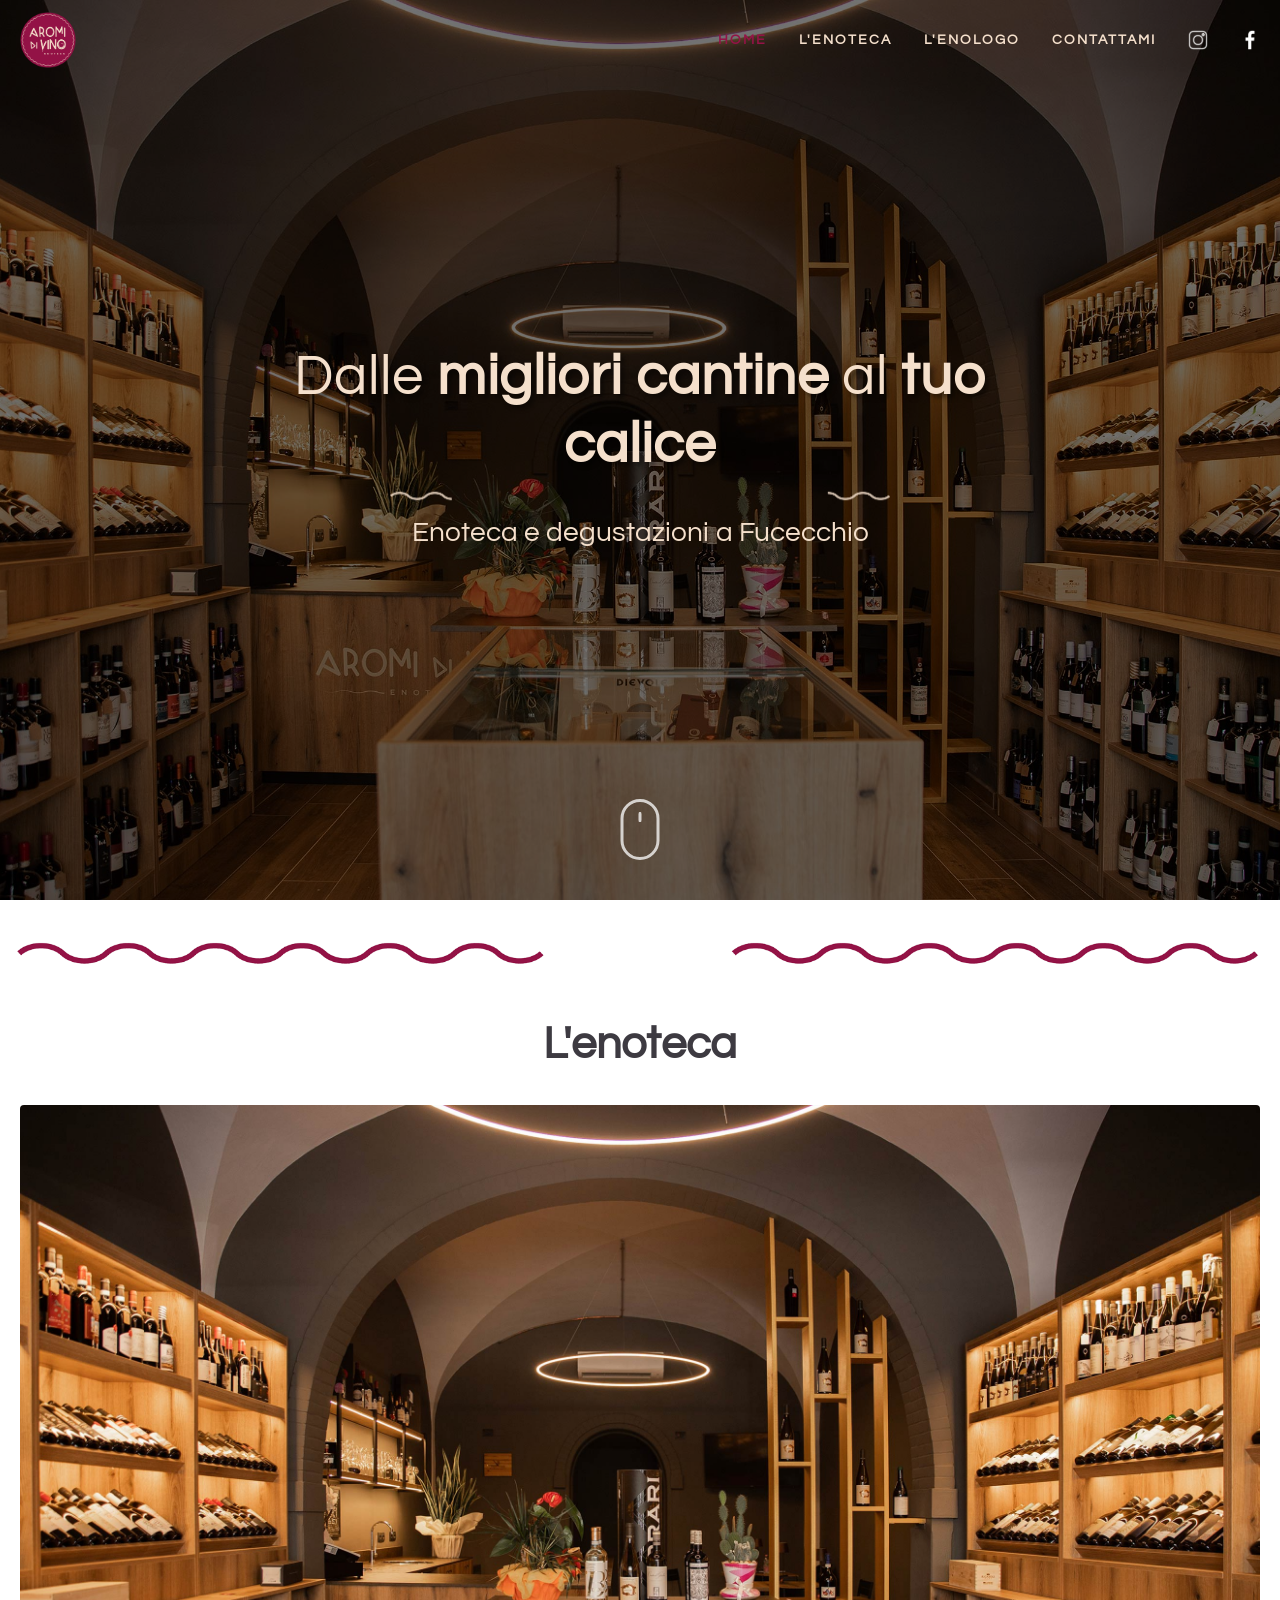
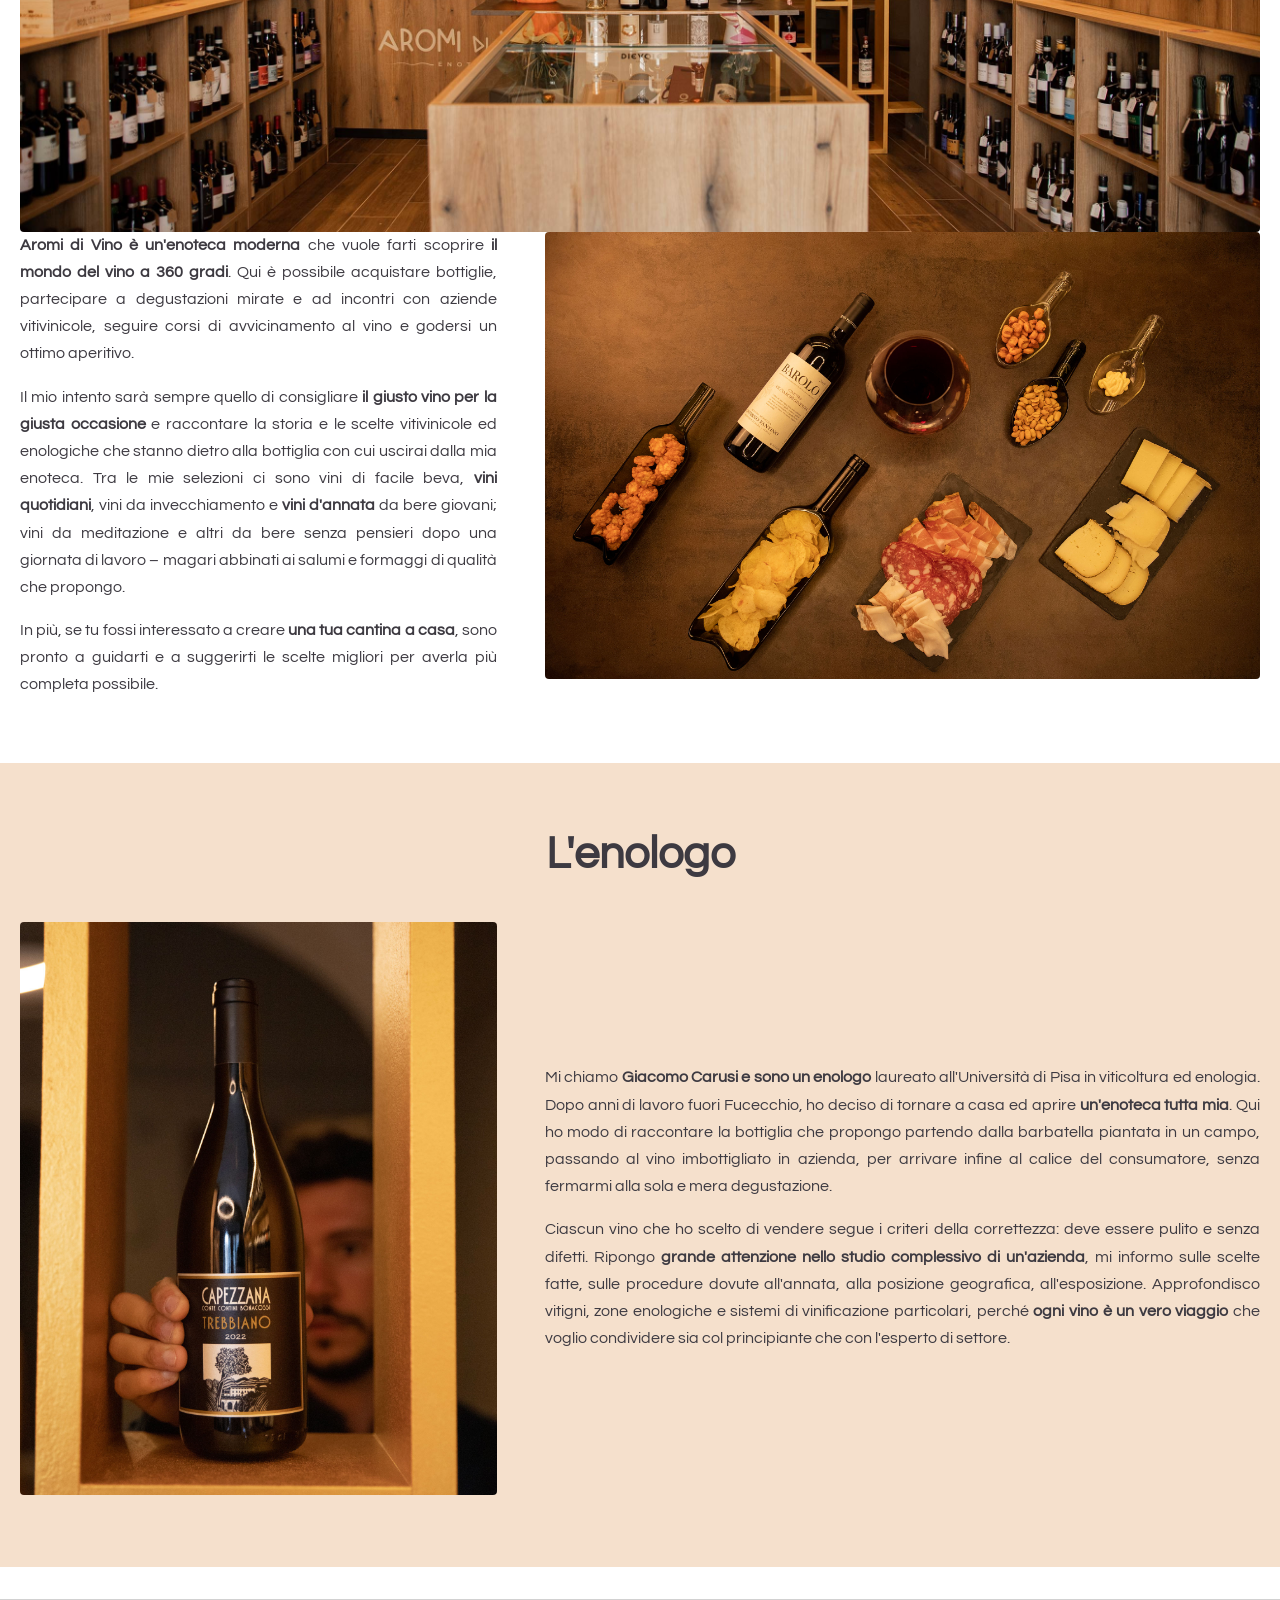
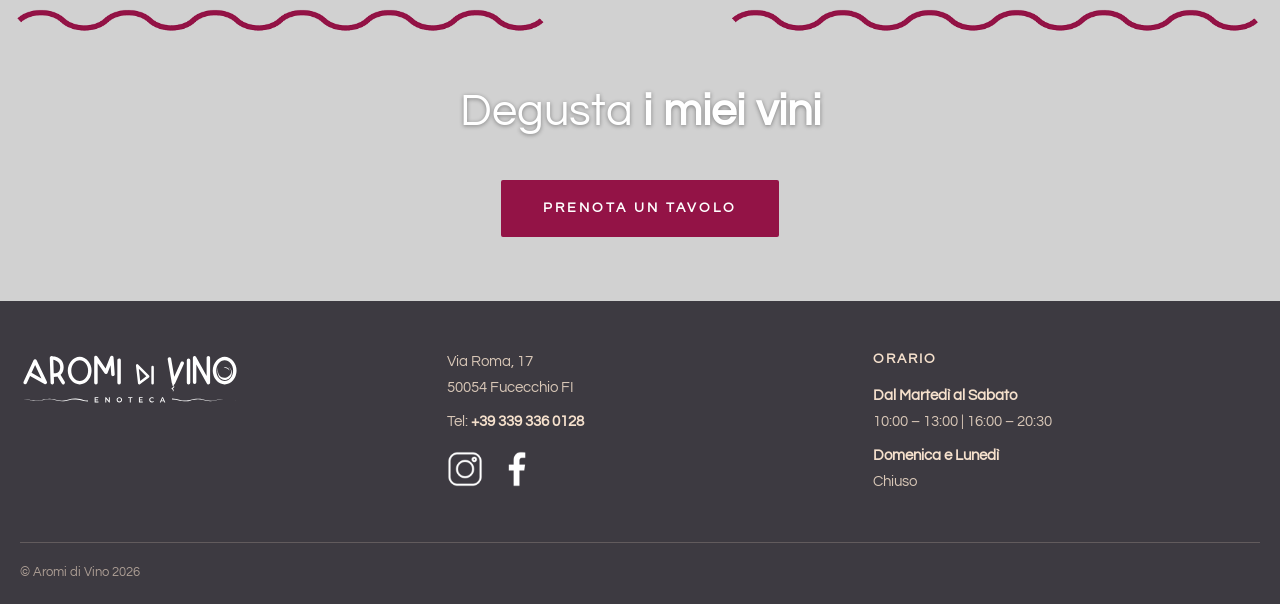
==== commit 00b1f011: "feat: miglioramenti UI e readme aggiornato - README riscrittura completa in italiano con struttura r" ====
--- a/index.html
+++ b/index.html
@@ -267,7 +267,7 @@
 
       <!-- Bottom bar -->
       <div class="footer-bottom">
-        <p>© Aromi di Vino 2023</p>
+        <p>© Aromi di Vino <span id="footer-year"></span></p>
       </div>
     </div>
   </footer>
--- a/css/style.css
+++ b/css/style.css
@@ -12,8 +12,8 @@
   --color-wine:       #941347;
   --color-dark:       #3d3a41;
   --color-bg-hero:    rgba(0, 0, 0, 0.55);
-  --color-bg-enoteca: #f5e0cc;
-  --color-bg-enologo: #ffffff;
+  --color-bg-enoteca: #ffffff;
+  --color-bg-enologo: #f5e0cc;
   --color-bg-contact: #f5e0cc;
   --color-bg-footer:  #3d3a41;
 
@@ -296,10 +296,11 @@
 }
 
 .section-title {
-  font-size: clamp(1.6rem, 4vw, 2.2rem);
+  font-size: clamp(1.9rem, 5vw, 2.8rem);
   font-weight: 700;
   color: var(--color-dark);
   margin-bottom: 1.5rem;
+  text-align: center;
 }
 
 .wave-divider {
@@ -329,10 +330,11 @@
 }
 
 .enoteca-title {
-  font-size: clamp(1.6rem, 4vw, 2.2rem);
+  font-size: clamp(1.9rem, 5vw, 2.8rem);
   font-weight: 700;
   color: var(--color-dark);
   margin-bottom: 1.5rem;
+  text-align: center;
 }
 
 .enoteca-photo {
@@ -376,10 +378,11 @@
 }
 
 .enologo-title {
-  font-size: clamp(1.6rem, 4vw, 2.2rem);
+  font-size: clamp(1.9rem, 5vw, 2.8rem);
   font-weight: 700;
   color: var(--color-dark);
   margin-bottom: 2rem;
+  text-align: center;
 }
 
 .enologo-two-col {
@@ -424,12 +427,12 @@
   background-attachment: fixed;
 }
 
-/* Overlay semi-trasparente caldo sopra l'immagine */
+/* Overlay leggerissimo — lascia respirare la foto */
 #contattami::before {
   content: '';
   position: absolute;
   inset: 0;
-  background: rgba(245, 224, 204, 0.82);
+  background: rgba(0, 0, 0, 0.18);
   pointer-events: none;
   z-index: 0;
 }
@@ -454,11 +457,14 @@
   #contattami { background-attachment: scroll; }
 }
 
+/* Testo bianco su sfondo scuro */
 .contattami-title {
-  font-size: clamp(1.6rem, 4vw, 2.2rem);
+  font-size: clamp(1.9rem, 5vw, 2.8rem);
   font-weight: 300;
-  color: var(--color-dark);
+  color: #fff;
   margin-bottom: 2rem;
+  text-align: center;
+  text-shadow: 0 1px 4px rgba(0,0,0,0.4);
 }
 .contattami-title strong { font-weight: 700; }
 
@@ -466,9 +472,9 @@
 .btn-cta {
   display: inline-block;
   padding: 1rem 2.5rem;
-  background: transparent;
-  border: 2px solid var(--color-dark);
-  color: var(--color-dark);
+  background: #931346;
+  border: 2px solid #931346;
+  color: #fff;
   font-family: var(--font-main);
   font-size: 0.85rem;
   font-weight: 700;
@@ -477,12 +483,13 @@
   text-decoration: none;
   border-radius: 2px;
   cursor: pointer;
-  transition: background var(--transition), color var(--transition), transform var(--transition);
+  transition: background var(--transition), border-color var(--transition), transform var(--transition), box-shadow var(--transition);
 }
 .btn-cta:hover {
-  background: var(--color-dark);
-  color: var(--color-cream);
+  background: #7a0e38;
+  border-color: #7a0e38;
   transform: translateY(-2px);
+  box-shadow: 0 6px 20px rgba(147, 19, 70, 0.4);
   opacity: 1;
 }
 
